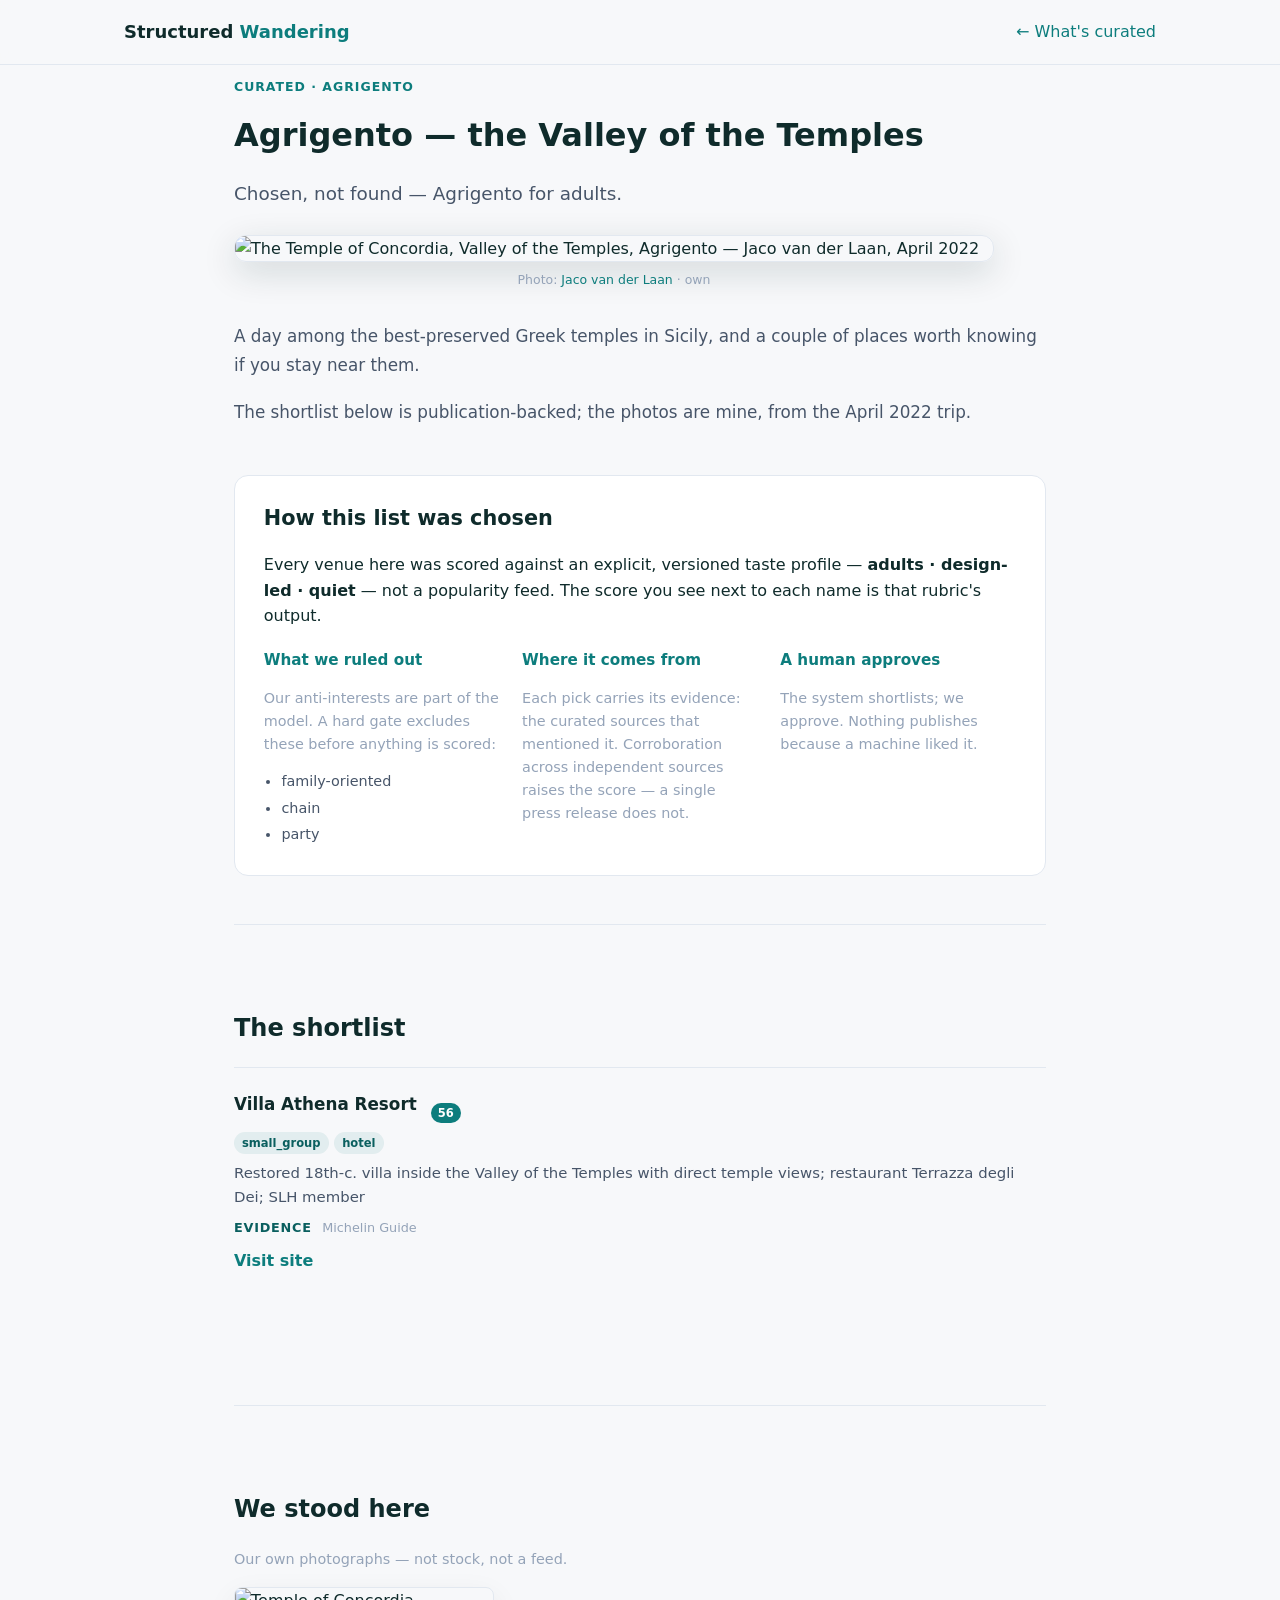
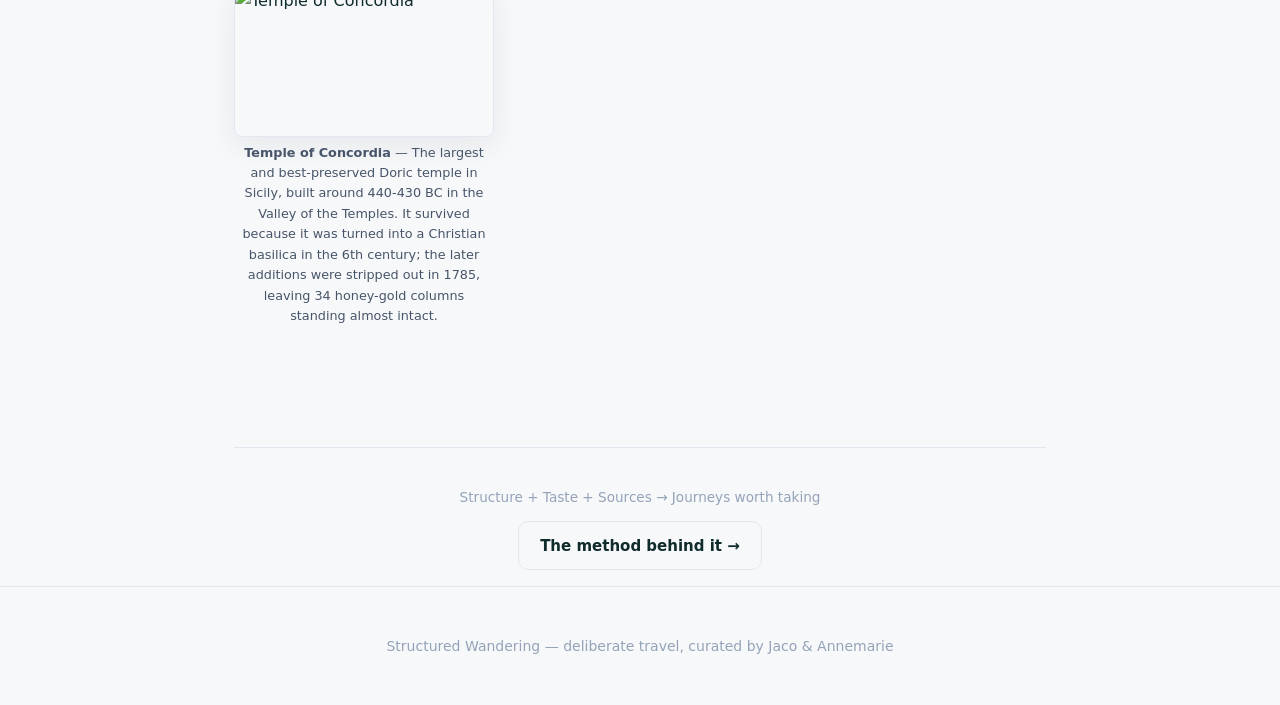
==== agrigento/index.html @ 6912a2d0 "Publish the first curated destinations: Sicily (ADR-085) Four destination pages rendered from the tr" ====
<!doctype html>
<html lang="en">
<head>
<meta charset="utf-8"/>
<meta name="viewport" content="width=device-width, initial-scale=1"/>
<title>Agrigento — the Valley of the Temples — Structured Wandering</title>
<meta name="description" content="Chosen, not found — Agrigento for adults."/>
<meta name="author" content="Jaco van der Laan &amp; Annemarie van der Laan"/>
<link rel="canonical" href="https://structuredwandering.com/agrigento/"/>
<meta property="og:title" content="Agrigento — the Valley of the Temples"/>
<meta property="og:description" content="Chosen, not found — Agrigento for adults."/>
<meta property="og:type" content="article"/>
<meta property="og:url" content="https://structuredwandering.com/agrigento/"/>
<meta property="og:site_name" content="Structured Wandering"/>
<meta property="og:image" content="/photos/agrigento-sicily-2022.jpg"/>
<meta name="twitter:card" content="summary_large_image"/>
<link rel="icon" type="image/svg+xml" href="../assets/favicon.svg"/>
<link rel="stylesheet" href="../assets/site.css"/>
<link rel="stylesheet" href="../assets/curated.css"/>
<script type="application/ld+json">
{
  "@context": "https://schema.org",
  "@type": "Article",
  "headline": "Agrigento — the Valley of the Temples",
  "description": "Chosen, not found — Agrigento for adults.",
  "url": "https://structuredwandering.com/agrigento/",
  "about": {
    "@type": "Place",
    "name": "Agrigento"
  },
  "author": [
    {
      "@type": "Person",
      "name": "Jaco van der Laan"
    },
    {
      "@type": "Person",
      "name": "Annemarie van der Laan"
    }
  ],
  "publisher": {
    "@type": "Organization",
    "name": "Structured Wandering",
    "url": "https://structuredwandering.com"
  },
  "image": "/photos/agrigento-sicily-2022.jpg"
}
</script>
</head>
<body>
<header class="site"><div class="wrap">
  <a class="brand" href="../">Structured&nbsp;<span>Wandering</span></a>
  <a class="back" href="../#curation">← What's curated</a>
</div></header>
<main class="wrap curated">
  <p class="eyebrow">Curated · Agrigento</p>
  <h1>Agrigento — the Valley of the Temples</h1>
  <p class="subtitle">Chosen, not found — Agrigento for adults.</p>
  <figure class="hero-figure"><img src="/photos/agrigento-sicily-2022.jpg" alt="The Temple of Concordia, Valley of the Temples, Agrigento — Jaco van der Laan, April 2022"><figcaption>Photo: <a href="" rel="nofollow noopener">Jaco van der Laan</a> · own</figcaption></figure>
  <div class="intro">
<p>A day among the best-preserved Greek temples in Sicily, and a couple of places worth knowing if you stay near them.</p>
<p>The shortlist below is publication-backed; the photos are mine, from the April 2022 trip.</p>
  </div>
<section class="method">
  <h2>How this list was chosen</h2>
  <p>Every venue here was scored against an explicit, versioned taste profile — <strong>adults · design-led · quiet</strong> — not a popularity feed. The score you see next to each name is that rubric's output.</p>
  <div class="method-cols">
    <div class="method-col">
      <h3>What we ruled out</h3>
      <p class="section-note">Our anti-interests are part of the model. A hard gate excludes these before anything is scored:</p>
      <ul class="excluded"><li>family-oriented</li><li>chain</li><li>party</li></ul>
    </div>
    <div class="method-col">
      <h3>Where it comes from</h3>
      <p class="section-note">Each pick carries its evidence: the curated sources that mentioned it. Corroboration across independent sources raises the score — a single press release does not.</p>
    </div>
    <div class="method-col">
      <h3>A human approves</h3>
      <p class="section-note">The system shortlists; we approve. Nothing publishes because a machine liked it.</p>
    </div>
  </div>
</section>
  <section class="venues">
    <h2>The shortlist</h2>
<article class="venue">
  
  <div class="venue-body">
    <h3>Villa Athena Resort <span class="fit" title="taste-rubric score">56</span></h3>
    <p class="flags"><span class="flag">small_group</span><span class="flag">hotel</span></p>
    <p class="notes">Restored 18th-c. villa inside the Valley of the Temples with direct temple views; restaurant Terrazza degli Dei; SLH member</p>
    <p class="evidence"><span class="evidence-label">Evidence</span> Michelin Guide</p>
    <p class="link-row"><a class="venue-link" href="https://www.hotelvillaathena.it" rel="nofollow noopener" target="_blank">Visit site</a></p>
  </div>
</article>
  </section>
<section class="pois">
  <h2>We stood here</h2>
  <p class="section-note">Our own photographs — not stock, not a feed.</p>
  <div class="poi-grid"><figure class="poi"><img loading="lazy" src="/photos/poi/temple-concordia-agrigento.jpg" alt="Temple of Concordia"><figcaption><strong>Temple of Concordia</strong> — The largest and best-preserved Doric temple in Sicily, built around 440-430 BC in the Valley of the Temples. It survived because it was turned into a Christian basilica in the 6th century; the later additions were stripped out in 1785, leaving 34 honey-gold columns standing almost intact.</figcaption></figure></div>
</section>
  <div class="curated-cta">
    <p class="formula-mini">Structure + Taste + Sources → Journeys worth taking</p>
    <a class="btn btn-ghost" href="https://structurebeatsmagic.com">The method behind it →</a>
  </div>
</main>
<footer><div class="wrap">Structured Wandering — deliberate travel, curated by
  Jaco &amp; Annemarie</div></footer>
</body></html>
---- assets/site.css ----
:root{
    /* structuredwandering palette — SBM-family neutrals + gold, travel-teal accent.
       Sister-site to structurebeatsmagic.com: same structural greys, navy, gold
       payoff and shadow system; the blue accent is retuned to a deep teal
       (sea / horizon / journey) so the travel site reads as its own brand while
       staying visibly in the family. See STYLEGUIDE.md. */
    --bg:#f7f8fa; --surface:#fff; --ink:#0f2b2b; --ink-soft:#475569; --ink-faint:#94a3b8;
    --accent:#0d7d7d; --accent-dk:#0a5f5f; --gold:#b88a1b; --line:#e2e8f0; --navy:#0f2b2b;
    --maxw:1080px; --radius:16px; --shadow:0 10px 30px rgba(15,23,42,.07);
  }
  *{box-sizing:border-box}
  html{scroll-behavior:smooth}
  body{margin:0;font-family:"Inter","Segoe UI",system-ui,-apple-system,sans-serif;color:var(--ink);background:var(--bg);line-height:1.6}
  .wrap{max-width:var(--maxw);margin:0 auto;padding:0 24px}
  a{color:var(--accent);text-decoration:none}
  a:hover{color:var(--accent-dk)}

  header.site{position:sticky;top:0;z-index:10;background:rgba(247,248,250,.85);backdrop-filter:blur(8px);border-bottom:1px solid var(--line)}
  header.site .wrap{display:flex;align-items:center;justify-content:space-between;height:64px;gap:16px}
  .brand{font-weight:700;font-size:18px;color:var(--ink);white-space:nowrap;flex-shrink:0}
  .brand span{color:var(--accent)}
  nav.main{display:flex;align-items:center;flex-wrap:nowrap}
  nav.main > a, .navgroup > .navtop{color:var(--ink-soft);margin-left:22px;font-size:15px;font-weight:500;white-space:nowrap;cursor:pointer;background:none;border:none;font-family:inherit}
  nav.main > a:hover, .navgroup:hover > .navtop{color:var(--ink)}
  .nav-cta{background:var(--accent);color:#fff !important;padding:.5rem .9rem;border-radius:8px;font-weight:600}
  .nav-cta:hover{background:var(--accent-dk)}
  /* dropdown groups (desktop: hover) */
  .navgroup{position:relative;display:inline-block}
  .navgroup > .navtop::after{content:" \25be";color:var(--ink-faint);font-size:11px}
  .navmenu{display:none;position:absolute;top:100%;left:18px;min-width:190px;background:var(--surface);
    border:1px solid var(--line);border-radius:12px;box-shadow:var(--shadow);padding:.5rem 0;z-index:20}
  /* A hover-dropdown is absolutely positioned and can overhang the sibling links
     to its right (e.g. "Writing"), stealing their first click. The dropdown only
     needs to sit under its OWN group, so cap its width to the group and let it
     grow leftward — never rightward over a sibling. */
  .navmenu{left:0;right:auto;min-width:0;width:max-content;max-width:240px}
  .navgroup:hover .navmenu{display:block}
  .navmenu a{display:block;margin:0;padding:.6rem 1.1rem;font-size:14.5px;color:var(--ink-soft);white-space:nowrap}
  .navmenu a:hover{color:var(--accent);background:var(--bg)}
  /* hamburger (CSS-only, checkbox toggle — no JS) */
  .nav-toggle{display:none}
  .burger{display:none;cursor:pointer;padding:8px;border-radius:8px;border:1px solid var(--line);background:var(--surface);flex-shrink:0}
  .burger span{display:block;width:22px;height:2px;background:var(--ink);border-radius:2px;margin:4px 0;transition:.2s}
  /* 5 grouped top items; collapse to hamburger on tablet/mobile */
  @media(max-width:860px){
    .burger{display:block}
    nav.main{position:fixed;top:64px;left:0;right:0;background:var(--surface);
      border-bottom:1px solid var(--line);flex-direction:column;align-items:stretch;
      padding:.5rem 0;box-shadow:var(--shadow);display:none;
      /* the drawer expands every dropdown inline, so the item list can exceed the
         viewport height. Cap it to the space below the 64px header and let it
         scroll — otherwise the last entries (Writing + the enterprise CTA) fall
         off the bottom of the screen with no way to reach them on a phone. */
      max-height:calc(100vh - 64px);overflow-y:auto;-webkit-overflow-scrolling:touch}
    nav.main > a, .navgroup > .navtop{margin:0;padding:.9rem 24px;font-size:16px;border-bottom:1px solid var(--line);display:block;width:100%;text-align:left}
    /* in the drawer, dropdowns just expand inline */
    .navgroup{display:block}
    .navgroup > .navtop::after{display:none}
    .navmenu{display:block;position:static;border:none;box-shadow:none;border-radius:0;padding:0;min-width:0;background:transparent}
    .navmenu a{padding:.7rem 24px .7rem 40px;font-size:15px;border-bottom:1px solid var(--line);color:var(--ink-soft)}
    .nav-cta{margin:.6rem 24px;text-align:center;border-radius:8px}
    .nav-toggle:checked ~ nav.main{display:flex}
    .nav-toggle:checked ~ .burger span:nth-child(1){transform:translateY(6px) rotate(45deg)}
    .nav-toggle:checked ~ .burger span:nth-child(2){opacity:0}
    .nav-toggle:checked ~ .burger span:nth-child(3){transform:translateY(-6px) rotate(-45deg)}
  }

  .hero{padding:6rem 0 4rem;text-align:center}
  .hero .eyebrow{font-size:13px;font-weight:600;letter-spacing:.14em;text-transform:uppercase;color:var(--accent)}
  .eb-break{display:none} /* eyebrow line-breaks: hidden on desktop (one line), shown on mobile */
  .hero h1{font-size:clamp(2.2rem,5vw,3.6rem);line-height:1.08;letter-spacing:-.02em;margin:1rem auto;max-width:14ch}
  .hero .lede{font-size:1.25rem;color:var(--ink-soft);max-width:46ch;margin:0 auto 2rem}
  .formula{display:inline-block;background:var(--surface);color:var(--ink);border:1px solid var(--line);padding:1rem 1.5rem;border-radius:var(--radius);font-size:1.05rem;font-weight:600;letter-spacing:.01em;box-shadow:var(--shadow)}
  .formula .op{color:var(--ink-faint);margin:0 .3rem}
  .formula .arrow{color:var(--gold);margin:0 .4rem}
  .formula .result{color:var(--gold)}
  .cta-row{margin-top:2.2rem;display:flex;gap:.8rem;justify-content:center;flex-wrap:wrap}
  .hero h1{text-wrap:balance}
  /* Mobile hero: the title wrapped to too many ragged lines and the formula pill
     spanned edge-to-edge, reading like a nav bar. Tighten both. */
  @media(max-width:600px){
    .hero{padding:2.5rem 1rem 2.5rem}
    /* eyebrow: the wide letter-spacing + uppercase ran into the screen edge and
       broke awkwardly. Tighten spacing + force 3 clean lines via .eb-break. */
    .hero .eyebrow{font-size:11px;letter-spacing:.08em;max-width:30ch;margin:0 auto;line-height:1.5}
    .eb-break{display:inline}
    .hero h1{font-size:1.9rem;line-height:1.15;max-width:18ch}
    .hero .lede{font-size:1.08rem;max-width:34ch}
    /* Formula is a light card everywhere (see base rule); on phones just shrink
       it so it fits and the operators wrap cleanly. */
    .formula{box-shadow:none;font-size:.9rem;padding:.75rem 1rem;line-height:1.9;max-width:100%}
    .formula .op{margin:0 .15rem}
    .formula .arrow{color:var(--gold);margin:0 .25rem}
    .formula .result{color:var(--gold)}
  }
  .btn{padding:.7rem 1.3rem;border-radius:10px;font-weight:600;font-size:15px;display:inline-block}
  .btn-primary{background:var(--accent);color:#fff}
  .btn-primary:hover{background:var(--accent-dk)}
  .btn-ghost{color:var(--ink);border:1.5px solid var(--line)}
  .btn-ghost:hover{border-color:var(--accent);color:var(--accent)}

  /* scroll-margin-top offsets the 64px sticky header so an anchor jump (#writing,
     #principles, …) lands with the section title in view, not hidden behind it. */
  section{padding:4rem 0;border-top:1px solid var(--line);scroll-margin-top:80px}
  .section-eyebrow{font-size:13px;font-weight:600;letter-spacing:.14em;text-transform:uppercase;color:var(--accent);text-align:center}
  h2.section-title{font-size:clamp(1.6rem,3.5vw,2.3rem);text-align:center;letter-spacing:-.01em;margin:.6rem auto 1rem;max-width:20ch}
  .section-lede{text-align:center;color:var(--ink-soft);max-width:54ch;margin:0 auto 3rem;font-size:1.08rem}

  /* 6 principle cards -> a clean 3x2 grid on desktop (was auto-fit 4+2, which
     left a gap). Falls back to 2 cols on tablet, 1 on mobile. */
  .principles{display:grid;grid-template-columns:repeat(3,1fr);gap:1.2rem}
  @media(max-width:820px){.principles{grid-template-columns:repeat(2,1fr)}}
  @media(max-width:520px){.principles{grid-template-columns:1fr}}
  .card{background:var(--surface);border:1px solid var(--line);border-radius:var(--radius);padding:1.6rem;box-shadow:var(--shadow)}
  .card .k{font-size:13px;font-weight:700;letter-spacing:.1em;text-transform:uppercase;color:var(--accent)}
  .card h3{margin:.5rem 0 .4rem;font-size:1.15rem}
  .card p{margin:0;color:var(--ink-soft);font-size:.97rem}

  .two{display:grid;grid-template-columns:1fr 1fr;gap:1.5rem}
  @media(max-width:760px){.two{grid-template-columns:1fr}}
  .impl{background:var(--surface);border:1px solid var(--line);border-radius:var(--radius);padding:2rem;box-shadow:var(--shadow)}
  .impl .tag{font-size:12px;font-weight:700;letter-spacing:.1em;text-transform:uppercase;color:var(--ink-faint)}
  .impl h3{margin:.4rem 0 .8rem;font-size:1.35rem}
  .impl ul{margin:.8rem 0 0;padding-left:1.1rem;color:var(--ink-soft)}
  .impl li{margin:.45rem 0}
  .impl .proof{margin-top:1rem;font-size:.9rem;color:var(--ink-faint);font-style:italic}

  .bankers{background:var(--navy);color:#e6f0ee;border-radius:var(--radius);padding:2.2rem;margin-top:1.5rem}
  .bankers h3{color:#fff;margin:.2rem 0 1rem;font-size:1.3rem}
  .bankers .bb{display:grid;grid-template-columns:1fr 1fr;gap:1.5rem}
  @media(max-width:760px){.bankers .bb{grid-template-columns:1fr}}
  .bankers .col .h{font-weight:700;color:var(--gold);font-size:.85rem;letter-spacing:.1em;text-transform:uppercase;margin-bottom:.5rem}
  .bankers p{color:#bcd6d3;margin:.3rem 0;font-size:.97rem}
  .bankers .punch{margin-top:1.4rem;font-size:1.05rem;color:#fff;border-top:1px solid #243349;padding-top:1.2rem}

  /* 4 sample cards -> a clean 2x2 grid on desktop (was auto-fit 3+1, which left a
     gap). Single column on mobile. */
  .samples{display:grid;grid-template-columns:repeat(2,1fr);gap:1.2rem}
  @media(max-width:640px){.samples{grid-template-columns:1fr}}
  .sample{background:var(--surface);border:1px solid var(--line);border-radius:var(--radius);padding:1.6rem;box-shadow:var(--shadow)}
  .sample .badge{font-size:11px;font-weight:700;letter-spacing:.08em;text-transform:uppercase;color:var(--gold)}
  .sample h3{margin:.4rem 0 .5rem;font-size:1.15rem}
  .sample p{color:var(--ink-soft);font-size:.95rem;margin:0 0 .8rem}

  .enterprise{background:linear-gradient(135deg,#0f2b2b,#1e293b);color:#fff;border-radius:var(--radius);padding:3rem 2.5rem;text-align:center;box-shadow:var(--shadow)}
  .enterprise h2{font-size:clamp(1.6rem,3vw,2.2rem);margin:.3rem auto 1rem;max-width:22ch}
  .enterprise p{color:#bcd6d3;max-width:50ch;margin:0 auto 1.8rem;font-size:1.08rem}
  .enterprise .btn-gold{background:var(--gold);color:#1a1505}
  .enterprise .btn-gold:hover{background:#a87d18}

  footer{padding:3rem 0;border-top:1px solid var(--line);text-align:center;color:var(--ink-faint);font-size:14px}
  footer .formula-mini{color:var(--ink-soft);font-weight:600;margin-bottom:.6rem}

  /* figures / images */
  figure{margin:2.5rem 0 0}
  figure.bleed{margin:2.5rem auto 0;max-width:920px}
  figure img{width:100%;height:auto;display:block;border-radius:var(--radius);box-shadow:var(--shadow);border:1px solid var(--line)}
  figure figcaption{text-align:center;color:var(--ink-faint);font-size:.85rem;margin-top:.7rem}
  .hero-figure{margin:2.5rem auto 0;max-width:760px}
  .hero-figure img{width:100%;height:auto;border-radius:var(--radius);box-shadow:var(--shadow)}

  /* inline pipeline diagram */
  .pipe{display:flex;align-items:stretch;gap:0;justify-content:center;flex-wrap:wrap;margin:2.5rem 0 0}
  .pipe .stage{flex:1;min-width:200px;background:var(--surface);border:1px solid var(--line);border-radius:var(--radius);padding:1.4rem;text-align:center;box-shadow:var(--shadow)}
  .pipe .stage .n{font-size:11px;font-weight:700;letter-spacing:.12em;text-transform:uppercase;color:var(--ink-faint)}
  .pipe .stage h4{margin:.4rem 0 .3rem;font-size:1.05rem;color:var(--accent)}
  .pipe .stage p{margin:0;font-size:.88rem;color:var(--ink-soft)}
  .pipe .arrow{display:flex;align-items:center;color:var(--gold);font-size:1.6rem;font-weight:700;padding:0 .6rem}
  @media(max-width:680px){.pipe{flex-direction:column}.pipe .arrow{transform:rotate(90deg);padding:.3rem 0}}
  .pipe .scales{flex-basis:100%;text-align:center;color:var(--ink-faint);font-size:.85rem;margin-top:1rem}

  /* who it's for / not for */
  .fit{display:grid;grid-template-columns:1fr 1fr;gap:1.5rem;margin-top:1rem}
  @media(max-width:680px){.fit{grid-template-columns:1fr}}
  .fit .col{background:var(--surface);border:1px solid var(--line);border-radius:var(--radius);padding:1.8rem;box-shadow:var(--shadow)}
  .fit .col.yes{border-top:3px solid var(--accent)}
  .fit .col.no{border-top:3px solid var(--ink-faint)}
  .fit .col h3{margin:0 0 .8rem;font-size:1.1rem}
  .fit .col ul{margin:0;padding-left:1.1rem;color:var(--ink-soft)}
  .fit .col li{margin:.5rem 0}

  /* writing / articles */
  .posts{display:grid;grid-template-columns:repeat(auto-fit,minmax(280px,1fr));gap:1.2rem}
  .post{display:block;background:var(--surface);border:1px solid var(--line);border-radius:var(--radius);
    padding:1.6rem;box-shadow:var(--shadow);color:inherit;transition:transform .15s,border-color .15s}
  .post:hover{transform:translateY(-2px);border-color:var(--accent);color:inherit}
  .post .post-face{font-size:11px;font-weight:700;letter-spacing:.08em;text-transform:uppercase;color:var(--gold)}
  .post h3{margin:.5rem 0 .5rem;font-size:1.2rem;line-height:1.25;color:var(--ink)}
  .post p{margin:0;color:var(--ink-soft);font-size:.95rem;font-style:italic}

  /* why next-level */
  .nl-grid{display:grid;grid-template-columns:repeat(auto-fit,minmax(240px,1fr));gap:1.2rem}
  .nl-card{background:var(--surface);border:1px solid var(--line);border-radius:var(--radius);padding:1.6rem;box-shadow:var(--shadow)}
  .nl-card.nl-accent{border:1.5px solid var(--accent)}
  .nl-k{font-size:13px;font-weight:700;letter-spacing:.06em;text-transform:uppercase;color:var(--accent);margin-bottom:.5rem}
  .nl-card p{margin:0;color:var(--ink-soft);font-size:.97rem}
  .nl-foot{max-width:60ch;margin:2.2rem auto 0;text-align:center;color:var(--ink-soft);font-size:1.05rem}

  /* influences */
  .infl{display:grid;grid-template-columns:repeat(auto-fit,minmax(210px,1fr));gap:1rem}
  .book{background:var(--surface);border:1px solid var(--line);border-radius:12px;padding:1.2rem 1.3rem;box-shadow:var(--shadow)}
  .book .t{font-weight:700;font-size:1rem;color:var(--ink)}
  .book .a{font-size:.85rem;color:var(--ink-faint);margin:.15rem 0 .5rem}
  .book .why{font-size:.9rem;color:var(--ink-soft);margin:0}
  .infl-note{text-align:center;color:var(--ink-faint);font-size:.9rem;margin-top:1.8rem}

  /* the stack */
  .stack-grid{display:grid;grid-template-columns:repeat(auto-fit,minmax(220px,1fr));gap:1.1rem}
  .tool{background:var(--surface);border:1px solid var(--line);border-radius:12px;padding:1.4rem;box-shadow:var(--shadow)}
  .tool .tn{font-weight:700;font-size:1.02rem;color:var(--ink)}
  .tool .tr{font-size:11px;font-weight:700;letter-spacing:.06em;text-transform:uppercase;color:var(--accent);margin:.2rem 0 .5rem}
  .tool p{margin:0;color:var(--ink-soft);font-size:.92rem}
  .stack-note{text-align:center;color:var(--ink-soft);max-width:58ch;margin:2rem auto 0;font-size:1rem}

  /* interaction flow */
  .flow{display:grid;grid-template-columns:1fr auto 1fr auto 1fr;gap:.6rem;align-items:center;margin-top:2.5rem}
  @media(max-width:760px){.flow{grid-template-columns:1fr;gap:1rem}.flow .fa{transform:rotate(90deg)}}
  .flow .fcol{background:var(--surface);border:1px solid var(--line);border-radius:var(--radius);padding:1.3rem;box-shadow:var(--shadow);align-self:stretch}
  .flow .fcol .fh{font-size:12px;font-weight:700;letter-spacing:.08em;text-transform:uppercase;color:var(--accent);margin-bottom:.6rem}
  .flow .fcol ul{margin:0;padding-left:1.05rem;color:var(--ink-soft);font-size:.92rem}
  .flow .fcol li{margin:.3rem 0}
  .flow .fa{color:var(--gold);font-size:1.6rem;font-weight:700;text-align:center}

  /* building blocks (sovereignty) */
  .blocks{display:grid;grid-template-columns:repeat(auto-fit,minmax(230px,1fr));gap:1.1rem}
  .block{background:var(--surface);border:1px solid var(--line);border-radius:var(--radius);padding:1.5rem;box-shadow:var(--shadow);border-left:3px solid var(--accent)}
  .block .bk{font-size:12px;font-weight:700;letter-spacing:.08em;text-transform:uppercase;color:var(--accent);margin-bottom:.4rem}
  .block h3{margin:0 0 .5rem;font-size:1.1rem}
  .block p{margin:0;color:var(--ink-soft);font-size:.93rem}
  .block .eu{display:inline-block;margin-top:.6rem;font-size:11px;font-weight:700;color:var(--gold);letter-spacing:.05em}
  .sov-lede strong{color:var(--ink)}

  /* personal domains (icon cards) */
  .domains{display:grid;grid-template-columns:repeat(auto-fit,minmax(180px,1fr));gap:1.1rem}
  .domain{background:var(--surface);border:1px solid var(--line);border-radius:var(--radius);padding:1.6rem;box-shadow:var(--shadow);text-align:center;transition:transform .15s,border-color .15s}
  .domain:hover{transform:translateY(-3px);border-color:var(--accent)}
  .domain .ic{width:46px;height:46px;margin:0 auto .9rem;display:block;color:var(--accent)}
  .domain h3{margin:0 0 .4rem;font-size:1.08rem}
  .domain p{margin:0;color:var(--ink-soft);font-size:.9rem}
  .domain .fav{display:block;margin-top:.7rem;font-size:11px;font-weight:700;text-transform:uppercase;letter-spacing:.06em;color:var(--gold)}

  /* system components */
  .comp-hero{background:var(--navy);color:#e6f0ee;border-radius:var(--radius);padding:2.4rem;margin-bottom:1.5rem;text-align:center;box-shadow:var(--shadow)}
  .comp-hero .ce{font-size:12px;font-weight:700;letter-spacing:.1em;text-transform:uppercase;color:var(--gold);margin-bottom:.5rem}
  .comp-hero h3{color:#fff;font-size:1.4rem;margin:.2rem 0 .8rem}
  .comp-hero p{color:#bcd6d3;max-width:54ch;margin:0 auto;font-size:1rem}
  .cascade{display:flex;justify-content:center;align-items:center;flex-wrap:wrap;gap:.5rem;margin:1.4rem 0 0}
  .cascade span{background:#123a3a;color:#cfe8e6;border-radius:8px;padding:.4rem .8rem;font-size:.8rem;font-weight:600}
  .cascade i{color:var(--gold);font-style:normal;font-weight:700}
  .sources-grid{display:grid;grid-template-columns:repeat(auto-fit,minmax(200px,1fr));gap:1rem}
  .src{background:var(--surface);border:1px solid var(--line);border-radius:12px;padding:1.3rem;box-shadow:var(--shadow)}
  .src .sh{font-weight:700;font-size:1rem;color:var(--ink)}
  .src p{margin:.35rem 0 0;color:var(--ink-soft);font-size:.9rem}
  .intent{background:var(--surface);border:1px solid var(--line);border-left:3px solid var(--gold);border-radius:var(--radius);padding:1.8rem;margin-top:1.5rem;box-shadow:var(--shadow)}
  .intent .ik{font-size:12px;font-weight:700;letter-spacing:.08em;text-transform:uppercase;color:var(--gold);margin-bottom:.4rem}
  .intent h3{margin:0 0 .6rem;font-size:1.25rem}
  .intent p{margin:0;color:var(--ink-soft)}

  /* validation loop */
  .loop2{display:grid;grid-template-columns:repeat(auto-fit,minmax(190px,1fr));gap:1rem;margin-top:1rem}
  .lp{background:var(--surface);border:1px solid var(--line);border-radius:12px;padding:1.4rem;box-shadow:var(--shadow);position:relative}
  .lp .ln{font-size:13px;font-weight:800;color:var(--gold)}
  .lp h4{margin:.3rem 0 .4rem;font-size:1.02rem}
  .lp p{margin:0;color:var(--ink-soft);font-size:.9rem}
  .loop-note{text-align:center;max-width:58ch;margin:2rem auto 0;color:var(--ink-soft);font-size:1.02rem}
  .loop-note strong{color:var(--ink)}

  /* applications grid (compact) */
  .apps{display:grid;grid-template-columns:repeat(auto-fit,minmax(220px,1fr));gap:.9rem}
  .app{background:var(--surface);border:1px solid var(--line);border-radius:10px;padding:1rem 1.2rem;box-shadow:var(--shadow)}
  .app .an{font-weight:700;font-size:.95rem;color:var(--ink)}
  .app p{margin:.2rem 0 0;color:var(--ink-soft);font-size:.85rem}

  /* own-your-data callout */
  .own{background:linear-gradient(135deg,#0f2b2b,#123a3a);color:#fff;border-radius:var(--radius);padding:2.4rem;text-align:center;box-shadow:var(--shadow);margin-top:1.5rem}
  .own h3{color:#fff;font-size:1.4rem;margin:.2rem 0 .8rem}
  .own p{color:#bcd6d3;max-width:56ch;margin:0 auto;font-size:1.02rem}
  .own .tag2{display:inline-block;margin-top:1rem;color:var(--gold);font-weight:700;font-size:.9rem}

  /* exchange / sharing */
  .exch{display:grid;grid-template-columns:1fr auto 1fr;gap:1rem;align-items:stretch;margin-top:1rem}
  @media(max-width:680px){.exch{grid-template-columns:1fr}.exch .ea{transform:rotate(90deg)}}
  .ecol{background:var(--surface);border:1px solid var(--line);border-radius:var(--radius);padding:1.6rem;box-shadow:var(--shadow)}
  .ecol.inb{border-top:3px solid var(--accent)}
  .ecol.outb{border-top:3px solid var(--gold)}
  .ecol .eh{font-size:12px;font-weight:700;letter-spacing:.08em;text-transform:uppercase;margin-bottom:.5rem}
  .ecol.inb .eh{color:var(--accent)} .ecol.outb .eh{color:var(--gold)}
  .ecol h3{margin:0 0 .5rem;font-size:1.15rem}
  .ecol p{margin:0 0 .6rem;color:var(--ink-soft);font-size:.93rem}
  .ecol ul{margin:0;padding-left:1.05rem;color:var(--ink-soft);font-size:.9rem}
  .ecol li{margin:.3rem 0}
  .ea{display:flex;align-items:center;justify-content:center;color:var(--ink-faint);font-size:1.5rem;font-weight:700}
  .share-note{text-align:center;max-width:60ch;margin:1.8rem auto 0;color:var(--ink-soft);font-size:1rem}

  /* play / lego */
  .play{display:grid;grid-template-columns:1fr 1fr;gap:1.5rem;align-items:center}
  @media(max-width:760px){.play{grid-template-columns:1fr}}
  .play .pt h3{font-size:1.5rem;margin:0 0 .8rem;letter-spacing:-.01em}
  .play .pt p{color:var(--ink-soft);margin:0 0 1rem}
  .play .pt .em{color:var(--ink);font-weight:600}
  .bricks{display:flex;flex-wrap:wrap;gap:.5rem;justify-content:center;padding:1.5rem;background:var(--surface);border:1px solid var(--line);border-radius:var(--radius);box-shadow:var(--shadow)}
  .brick{padding:.55rem .9rem;border-radius:8px;font-size:.82rem;font-weight:700;color:#fff}
  .b1{background:#0d7d7d}.b2{background:#b88a1b}.b3{background:#0f2b2b}.b4{background:#2ea3a3}.b5{background:#0a5f5f}.b6{background:#475569}
  .play-flow{text-align:center;margin-top:2rem;color:var(--ink-soft);font-size:1.05rem}
  .play-flow strong{color:var(--ink)}

  /* intelligence systems */
  .intel{display:grid;grid-template-columns:repeat(auto-fit,minmax(250px,1fr));gap:1.1rem}
  .isys{background:var(--surface);border:1px solid var(--line);border-radius:var(--radius);padding:1.5rem;box-shadow:var(--shadow);border-top:3px solid var(--accent)}
  .isys .it{font-weight:700;font-size:1.08rem;color:var(--ink)}
  .isys .ist{font-size:11px;font-weight:700;letter-spacing:.06em;text-transform:uppercase;margin:.3rem 0 .5rem}
  .isys p{margin:0;color:var(--ink-soft);font-size:.92rem}
  .st-built{color:#15803d}.st-progress{color:var(--accent)}.st-vision{color:var(--ink-faint)}
  .intel-note{text-align:center;max-width:60ch;margin:2rem auto 0;color:var(--ink-soft);font-size:1rem}
  .intel-note strong{color:var(--ink)}

/* vault structure section */
.vault{display:grid;grid-template-columns:1fr 1fr;gap:1.5rem;margin-top:1rem}
@media(max-width:760px){.vault{grid-template-columns:1fr}}
.vcard{background:var(--surface);border:1px solid var(--line);border-radius:var(--radius);padding:1.7rem;box-shadow:var(--shadow)}
.vcard .vk{font-size:12px;font-weight:700;letter-spacing:.08em;text-transform:uppercase;color:var(--accent);margin-bottom:.5rem}
.vcard h3{margin:0 0 .6rem;font-size:1.2rem}
.vcard p{margin:0 0 .7rem;color:var(--ink-soft);font-size:.95rem}
.vtree{font-family:ui-monospace,"Cascadia Code",Consolas,monospace;font-size:.82rem;line-height:1.6;background:#0f2b2b;color:#cfe8e6;border-radius:10px;padding:1.1rem 1.3rem;overflow-x:auto;margin:.3rem 0 0}
.vtree .c{color:var(--gold)}
.vtree .m{color:#7f9cb8}
.dr{display:grid;grid-template-columns:repeat(auto-fit,minmax(150px,1fr));gap:.8rem;margin-top:.8rem}
.drx{background:var(--bg);border:1px solid var(--line);border-radius:10px;padding:.9rem 1rem}
.drx .drk{font-weight:800;color:var(--accent);font-size:.95rem}
.drx p{margin:.2rem 0 0;font-size:.82rem;color:var(--ink-soft)}

/* obsidian / frontmatter / dataview */
.fm-demo{display:grid;grid-template-columns:1fr 1fr;gap:1.2rem;margin-top:1rem;align-items:start}
@media(max-width:760px){.fm-demo{grid-template-columns:1fr}}
.code{font-family:ui-monospace,"Cascadia Code",Consolas,monospace;font-size:.82rem;line-height:1.55;background:#0f2b2b;color:#cfe8e6;border-radius:10px;padding:1.1rem 1.3rem;overflow-x:auto}
.code .key{color:#8fb3d9}.code .val{color:#cfe8e6}.code .hl{color:var(--gold)}.code .cm{color:#6b86a3}
.code .tag2{color:#7dd3a8}

/* working environment */
.env-grid{display:grid;grid-template-columns:repeat(auto-fit,minmax(230px,1fr));gap:1.1rem}
.env{background:var(--surface);border:1px solid var(--line);border-radius:var(--radius);padding:1.5rem;box-shadow:var(--shadow)}
.env .ek{font-size:12px;font-weight:700;letter-spacing:.07em;text-transform:uppercase;color:var(--accent);margin-bottom:.4rem}
.env h3{margin:0 0 .5rem;font-size:1.1rem}
.env p{margin:0;color:var(--ink-soft);font-size:.92rem}
.access{display:flex;align-items:center;justify-content:center;flex-wrap:wrap;gap:.5rem;margin-top:1.4rem}
.access .node{background:var(--surface);border:1px solid var(--line);border-radius:10px;padding:.7rem 1rem;font-size:.85rem;font-weight:600;box-shadow:var(--shadow)}
.access .node.core{background:var(--navy);color:#fff;border-color:var(--navy)}
.access .ax{color:var(--gold);font-weight:700}

/* curated sources + personas */
.csrc{display:grid;grid-template-columns:repeat(auto-fit,minmax(200px,1fr));gap:1rem;margin-top:1rem}
.csrc .c{background:var(--surface);border:1px solid var(--line);border-radius:12px;padding:1.2rem;box-shadow:var(--shadow)}
.csrc .c .ch{font-weight:700;font-size:.97rem;color:var(--ink)}
.csrc .c p{margin:.25rem 0 0;font-size:.88rem;color:var(--ink-soft)}
.persona-arch{display:grid;grid-template-columns:1fr 1fr;gap:1.2rem;margin-top:1rem}
@media(max-width:680px){.persona-arch{grid-template-columns:1fr}}
.parch{border-radius:var(--radius);padding:1.5rem;box-shadow:var(--shadow)}
.parch.eng{background:var(--surface);border:1px solid var(--line)}
.parch.per{background:#0f2b2b;color:#e6f0ee;border:1px solid #123a3a}
.parch h4{margin:0 0 .6rem;font-size:.85rem;letter-spacing:.08em;text-transform:uppercase}
.parch.eng h4{color:var(--accent)} .parch.per h4{color:var(--gold)}
.parch ul{margin:0;padding-left:1.1rem;font-size:.92rem}
.parch.eng ul{color:var(--ink-soft)} .parch.per ul{color:#bcd6d3}
.parch li{margin:.3rem 0}

/* metadata / DAM explainer */
.meta-ex{display:grid;grid-template-columns:1fr 1fr;gap:1.2rem;margin-top:1rem}
@media(max-width:680px){.meta-ex{grid-template-columns:1fr}}
.mx{background:var(--surface);border:1px solid var(--line);border-radius:var(--radius);padding:1.6rem;box-shadow:var(--shadow)}
.mx .mk{font-size:12px;font-weight:700;letter-spacing:.07em;text-transform:uppercase;color:var(--accent);margin-bottom:.4rem}
.mx h3{margin:0 0 .5rem;font-size:1.15rem}
.mx p{margin:0;color:var(--ink-soft);font-size:.93rem}
.mfig{margin:1.5rem 0 0}
.mfig img{width:100%;height:auto;border-radius:12px;border:1px solid var(--line);box-shadow:var(--shadow)}
.mfig figcaption{font-size:.82rem;color:var(--ink-faint);margin-top:.6rem;text-align:center}

/* in-page table of contents */
.toc{background:var(--surface);border:1px solid var(--line);border-radius:var(--radius);padding:1.6rem 1.8rem;box-shadow:var(--shadow);margin:0 auto 1rem;max-width:var(--maxw)}
.toc-grid{display:grid;grid-template-columns:repeat(auto-fit,minmax(200px,1fr));gap:1.2rem}
.toc-group .tg{font-size:11px;font-weight:700;letter-spacing:.08em;text-transform:uppercase;color:var(--gold);margin-bottom:.5rem}
.toc-group a{display:block;color:var(--ink-soft);font-size:.92rem;padding:.2rem 0;text-decoration:none}
.toc-group a:hover{color:var(--accent)}
.toc-title{font-size:12px;font-weight:700;letter-spacing:.1em;text-transform:uppercase;color:var(--accent);margin-bottom:1rem;text-align:center}

.hero-proof{max-width:54ch;margin:1.4rem auto 0;color:var(--ink-soft);font-size:1.02rem;font-weight:500}

/* capture types */
.captures{display:grid;grid-template-columns:repeat(auto-fit,minmax(220px,1fr));gap:1rem;margin-top:1rem}
.cap{background:var(--surface);border:1px solid var(--line);border-radius:12px;padding:1.3rem;box-shadow:var(--shadow)}
.cap .cgrp{font-size:11px;font-weight:700;letter-spacing:.07em;text-transform:uppercase;color:var(--gold);margin-bottom:.6rem}
.cap .row{display:flex;gap:.5rem;margin:.35rem 0;font-size:.9rem}
.cap .row code{font-family:ui-monospace,Consolas,monospace;color:var(--accent);font-size:.82rem;flex:0 0 92px}
.cap .row span{color:var(--ink-soft)}
.cap-naming{font-family:ui-monospace,Consolas,monospace;font-size:.9rem;background:#0f2b2b;color:#cfe8e6;border-radius:8px;padding:.6rem .9rem;display:inline-block;margin:.3rem 0}
.cap-naming b{color:var(--gold)}

/* about / personal strip */
.about{display:grid;grid-template-columns:1.3fr 1fr;gap:2rem;align-items:center}
@media(max-width:760px){.about{grid-template-columns:1fr}}
.about .about-photos{display:grid;grid-template-columns:1fr 1fr;gap:.8rem}
.about .about-photos img{width:100%;height:170px;object-fit:cover;border-radius:12px;box-shadow:var(--shadow);border:1px solid var(--line)}
.about .about-photos img.tall{grid-row:span 2;height:100%}
.about h2{font-size:clamp(1.5rem,3vw,2rem);margin:0 0 .8rem;letter-spacing:-.01em}
.about p{color:var(--ink-soft);margin:0 0 1rem}
.about .sig{font-weight:700;color:var(--ink)}

/* --- Book library index (ADR-068 references-layer) --- */
.lib-section{margin:2.5rem 0}
.lib-section h2{font-size:1.25rem;margin:0 0 1rem;border-bottom:1px solid var(--line);padding-bottom:.4rem}
.lib-section h2 .muted{font-weight:400;font-size:.9rem;color:var(--ink-faint)}
.lib-grid{display:grid;grid-template-columns:repeat(auto-fill,minmax(280px,1fr));gap:1rem}
.lib-card{display:flex;gap:.9rem;align-items:flex-start;background:var(--surface);
  border:1px solid var(--line);border-radius:12px;padding:.85rem 1rem;box-shadow:var(--shadow);color:var(--ink)}
.lib-card:hover{color:var(--ink);border-color:var(--accent)}
.lib-thumb{flex:0 0 auto;width:56px;margin:0;border-radius:4px;overflow:hidden;
  box-shadow:0 1px 4px rgba(0,0,0,.18);background:var(--line)}
.lib-thumb img{display:block;width:56px;height:auto;object-fit:cover}
.lib-thumb--none{width:56px;height:74px;border-radius:4px;
  background:repeating-linear-gradient(135deg,var(--line),var(--line) 6px,transparent 6px,transparent 12px)}
.lib-card-body{min-width:0;flex:1 1 auto}
.lib-card h3{font-size:1rem;margin:0 0 .35rem;line-height:1.3}
.lib-card .muted{font-size:.82rem;color:var(--ink-faint);margin:0}
.lib-card .book-rating{color:var(--gold);letter-spacing:1px;font-size:.85rem}
---- assets/curated.css ----
/* Curated destination pages (ADR-085) — the showcase of the curation engine.
   Uses Structured Wandering's own palette vars from site.css. */

.curated { max-width: 860px; }
.curated .eyebrow { color: var(--accent); font-weight: 600; letter-spacing: .08em;
  text-transform: uppercase; font-size: .78rem; }
.curated h1 { margin: .3rem 0 .6rem; }
.curated .subtitle { font-size: 1.15rem; color: var(--ink-soft); margin-bottom: 1.6rem; }
.curated .intro { font-size: 1.05rem; line-height: 1.75; color: var(--ink-soft); }
.curated .section-note { color: var(--ink-faint); font-size: .9rem; }

/* hero */
.curated .hero-figure { margin: 1.6rem 0 2rem; }
.curated .hero-figure img { width: 100%; height: auto; border-radius: 12px;
  box-shadow: 0 10px 34px rgba(15,43,43,.16); display: block; }
.curated figcaption { font-size: .78rem; color: var(--ink-faint); margin-top: .5rem; }

/* the method block — this is the differentiator: show the system */
.method { margin: 3rem 0; padding: 1.6rem 1.8rem; background: var(--surface);
  border: 1px solid var(--line, #e2e8f0); border-radius: 14px; }
.method h2 { margin-top: 0; font-size: 1.3rem; }
.method-cols { display: grid; grid-template-columns: repeat(auto-fit, minmax(210px, 1fr));
  gap: 1.4rem; margin-top: 1.2rem; }
.method-col h3 { font-size: .95rem; margin: 0 0 .4rem; color: var(--accent); }
.excluded { margin: .4rem 0 0; padding-left: 1.1rem; color: var(--ink-soft); font-size: .9rem; }
.excluded li { margin-bottom: .2rem; }

/* venues — the shortlist */
.venues { margin: 3rem 0; }
.venue { display: flex; gap: 1.2rem; align-items: flex-start; padding: 1.2rem 0;
  border-top: 1px solid var(--line, #e2e8f0); }
.venue-img { flex: 0 0 auto; width: 150px; margin: 0; }
.venue-img img { width: 150px; height: auto; border-radius: 8px; display: block; }
.venue-body { flex: 1 1 auto; min-width: 0; }
.venue-body h3 { margin: 0 0 .35rem; font-size: 1.05rem; }
.fit { display: inline-block; margin-left: .5rem; padding: .05rem .45rem; border-radius: 999px;
  background: var(--accent); color: #fff; font-size: .72rem; font-weight: 700; vertical-align: middle; }
.flags { margin: 0 0 .5rem; }
.flag { display: inline-block; margin-right: .35rem; padding: .1rem .5rem; border-radius: 999px;
  background: rgba(13,125,125,.09); color: var(--accent-dk); font-size: .72rem; font-weight: 600; }
.notes { margin: 0 0 .5rem; color: var(--ink-soft); font-size: .93rem; }

/* provenance — evidence beats vibes */
.evidence { margin: .4rem 0; font-size: .8rem; color: var(--ink-faint); }
.evidence-label { font-weight: 700; color: var(--accent-dk); text-transform: uppercase;
  letter-spacing: .06em; margin-right: .4rem; }

/* honest links */
.link-row { margin: .6rem 0 0; }
.venue-link { font-weight: 600; color: var(--accent); text-decoration: none; }
.venue-link:hover { text-decoration: underline; }
.venue-link--affiliate::after { content: " ↗"; }
.aff-note { display: block; font-size: .72rem; color: var(--ink-faint); margin-top: .15rem; }
.no-link { font-size: .85rem; color: var(--ink-faint); font-style: italic; }

/* POIs — our own photographs */
.pois { margin: 3rem 0; }
.poi-grid { display: grid; grid-template-columns: repeat(auto-fill, minmax(200px, 1fr));
  gap: 1rem; margin-top: 1rem; }
.poi { margin: 0; }
.poi img { width: 100%; height: 150px; object-fit: cover; border-radius: 8px; display: block; }
.poi figcaption { font-size: .8rem; color: var(--ink-soft); margin-top: .35rem; }

.curated-cta { margin: 3.5rem 0 1rem; padding-top: 1.6rem;
  border-top: 1px solid var(--line, #e2e8f0); text-align: center; }
.formula-mini { color: var(--ink-faint); font-size: .85rem; margin-bottom: .8rem; }

@media (max-width: 620px) {
  .venue { flex-direction: column; }
  .venue-img, .venue-img img { width: 100%; }
}

/* "Live now" destination links on the homepage #curation section (ADR-085) */
.live-now { margin-top: 2.6rem; padding-top: 1.8rem; border-top: 1px solid var(--line, #e2e8f0); }
.live-now-title { font-size: 1.05rem; margin: 0 0 .3rem; }
.dest-grid { display: grid; grid-template-columns: repeat(auto-fit, minmax(200px, 1fr));
  gap: .9rem; margin-top: 1.1rem; }
.dest { display: block; padding: 1rem 1.15rem; background: var(--surface); text-decoration: none;
  border: 1px solid var(--line, #e2e8f0); border-radius: 12px; transition: border-color .15s; }
.dest:hover { border-color: var(--accent); }
.dest-name { display: block; font-weight: 700; color: var(--ink); margin-bottom: .2rem; }
.dest-meta { display: block; font-size: .82rem; color: var(--ink-faint); }
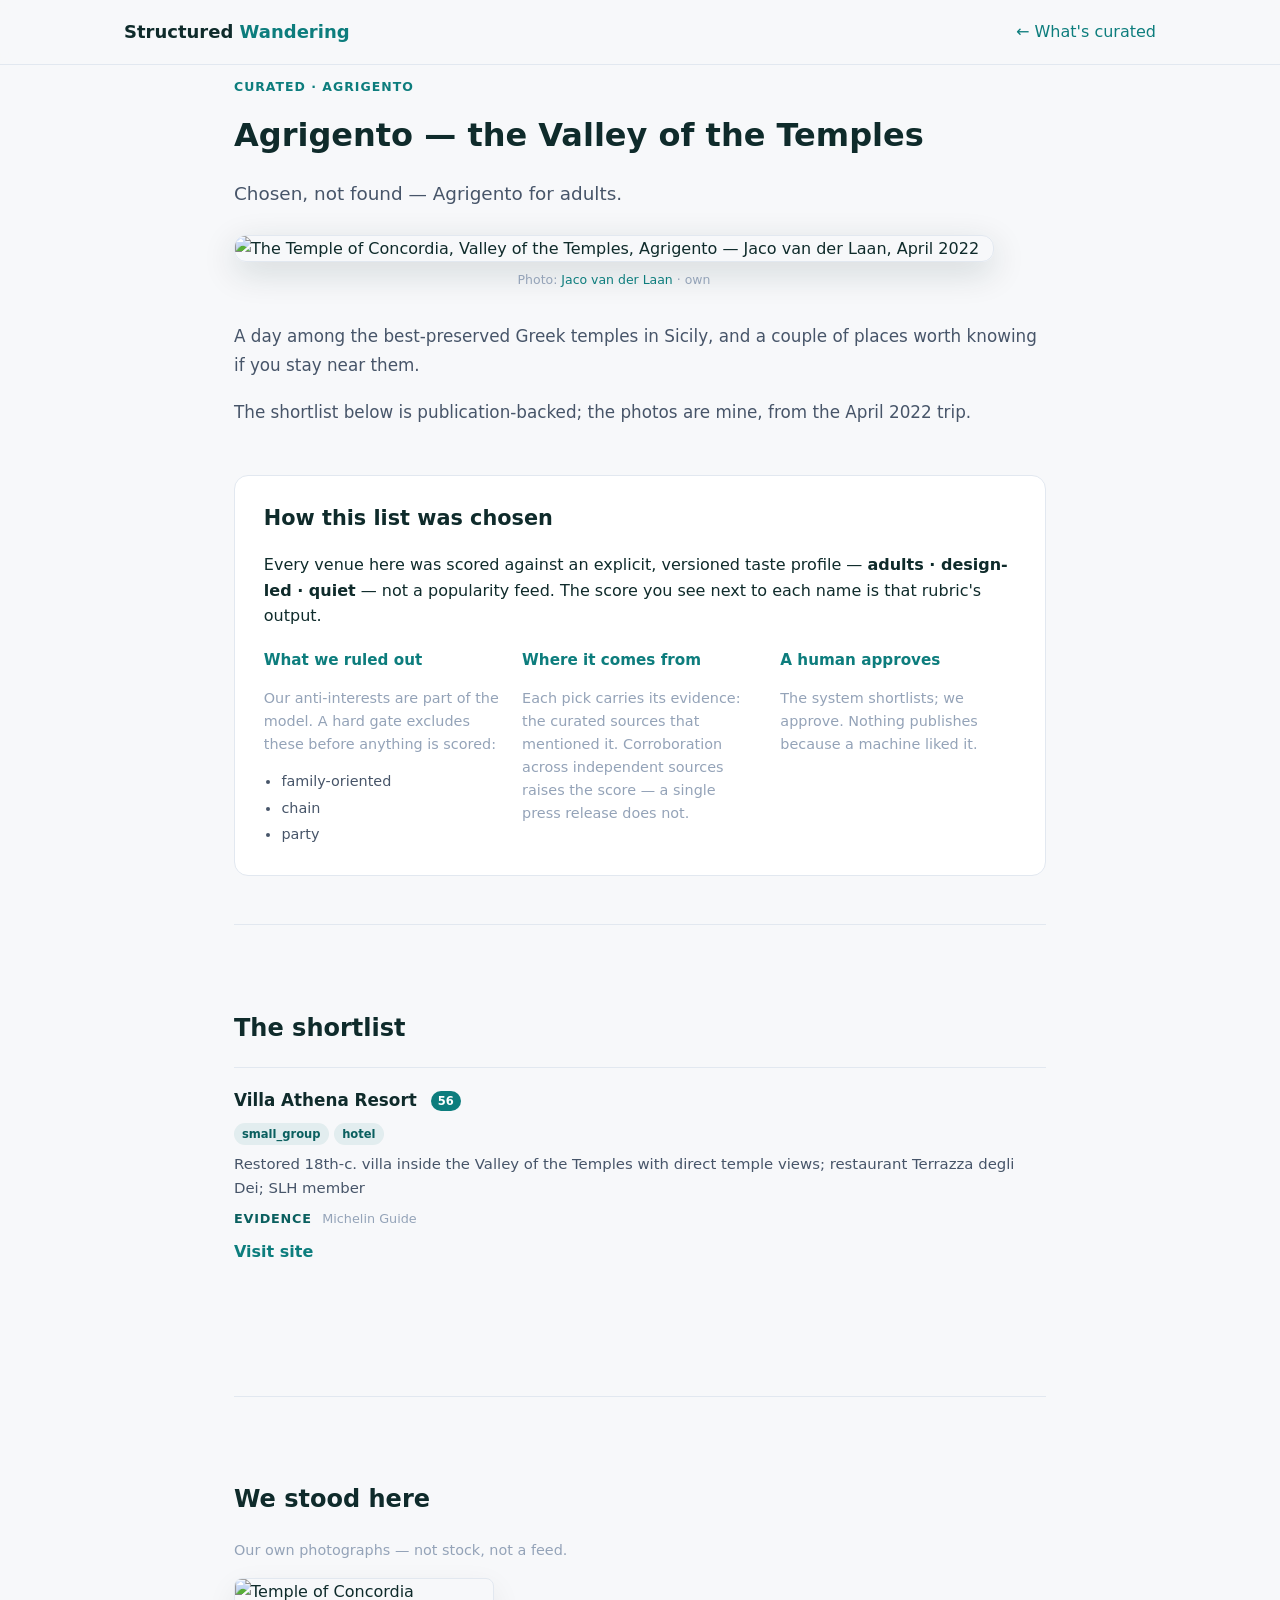
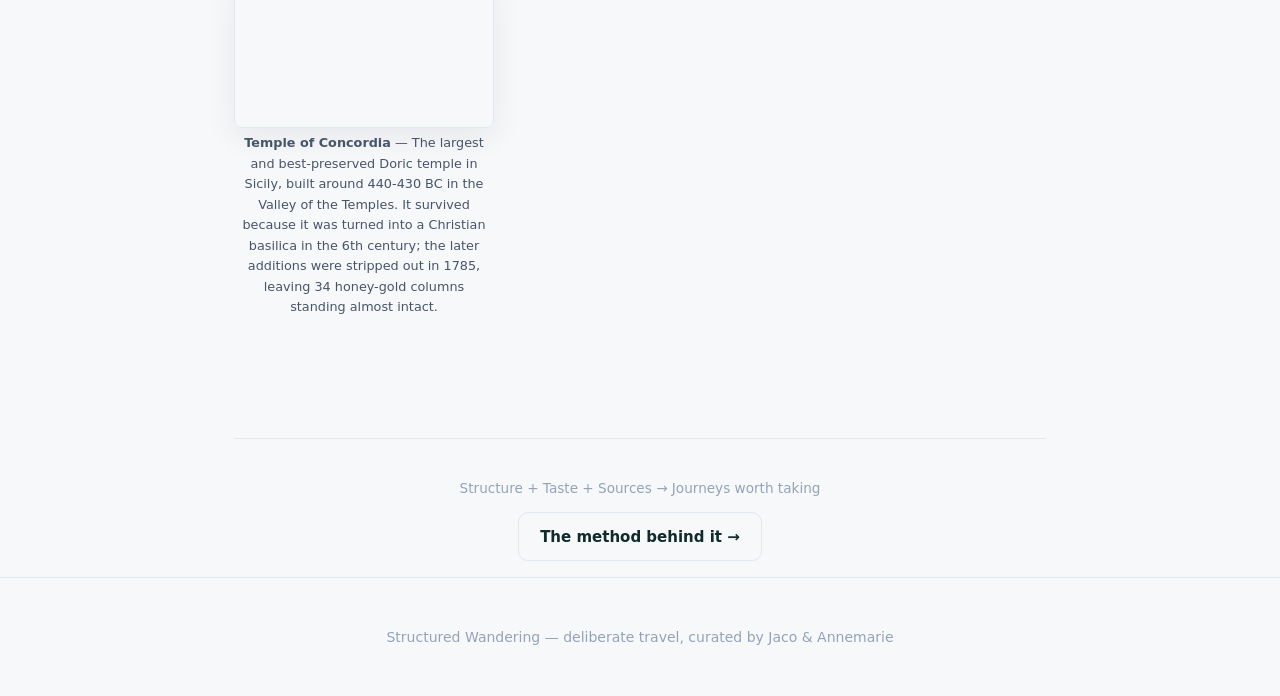
==== commit 97a14c7b: "Fix: curated.css .fit collided with site.css and broke the homepage site.css uses .fit for the homep" ====
--- a/agrigento/index.html
+++ b/agrigento/index.html
@@ -85,7 +85,7 @@
 <article class="venue">
   
   <div class="venue-body">
-    <h3>Villa Athena Resort <span class="fit" title="taste-rubric score">56</span></h3>
+    <h3>Villa Athena Resort <span class="taste-score" title="taste-rubric score">56</span></h3>
     <p class="flags"><span class="flag">small_group</span><span class="flag">hotel</span></p>
     <p class="notes">Restored 18th-c. villa inside the Valley of the Temples with direct temple views; restaurant Terrazza degli Dei; SLH member</p>
     <p class="evidence"><span class="evidence-label">Evidence</span> Michelin Guide</p>
--- a/assets/curated.css
+++ b/assets/curated.css
@@ -33,7 +33,9 @@
 .venue-img img { width: 150px; height: auto; border-radius: 8px; display: block; }
 .venue-body { flex: 1 1 auto; min-width: 0; }
 .venue-body h3 { margin: 0 0 .35rem; font-size: 1.05rem; }
-.fit { display: inline-block; margin-left: .5rem; padding: .05rem .45rem; border-radius: 999px;
+/* NB: do NOT name this .fit — site.css already uses .fit for the homepage
+   two-column comparison grid; reusing it there destroys that layout. */
+.taste-score { display: inline-block; margin-left: .5rem; padding: .05rem .45rem; border-radius: 999px;
   background: var(--accent); color: #fff; font-size: .72rem; font-weight: 700; vertical-align: middle; }
 .flags { margin: 0 0 .5rem; }
 .flag { display: inline-block; margin-right: .35rem; padding: .1rem .5rem; border-radius: 999px;
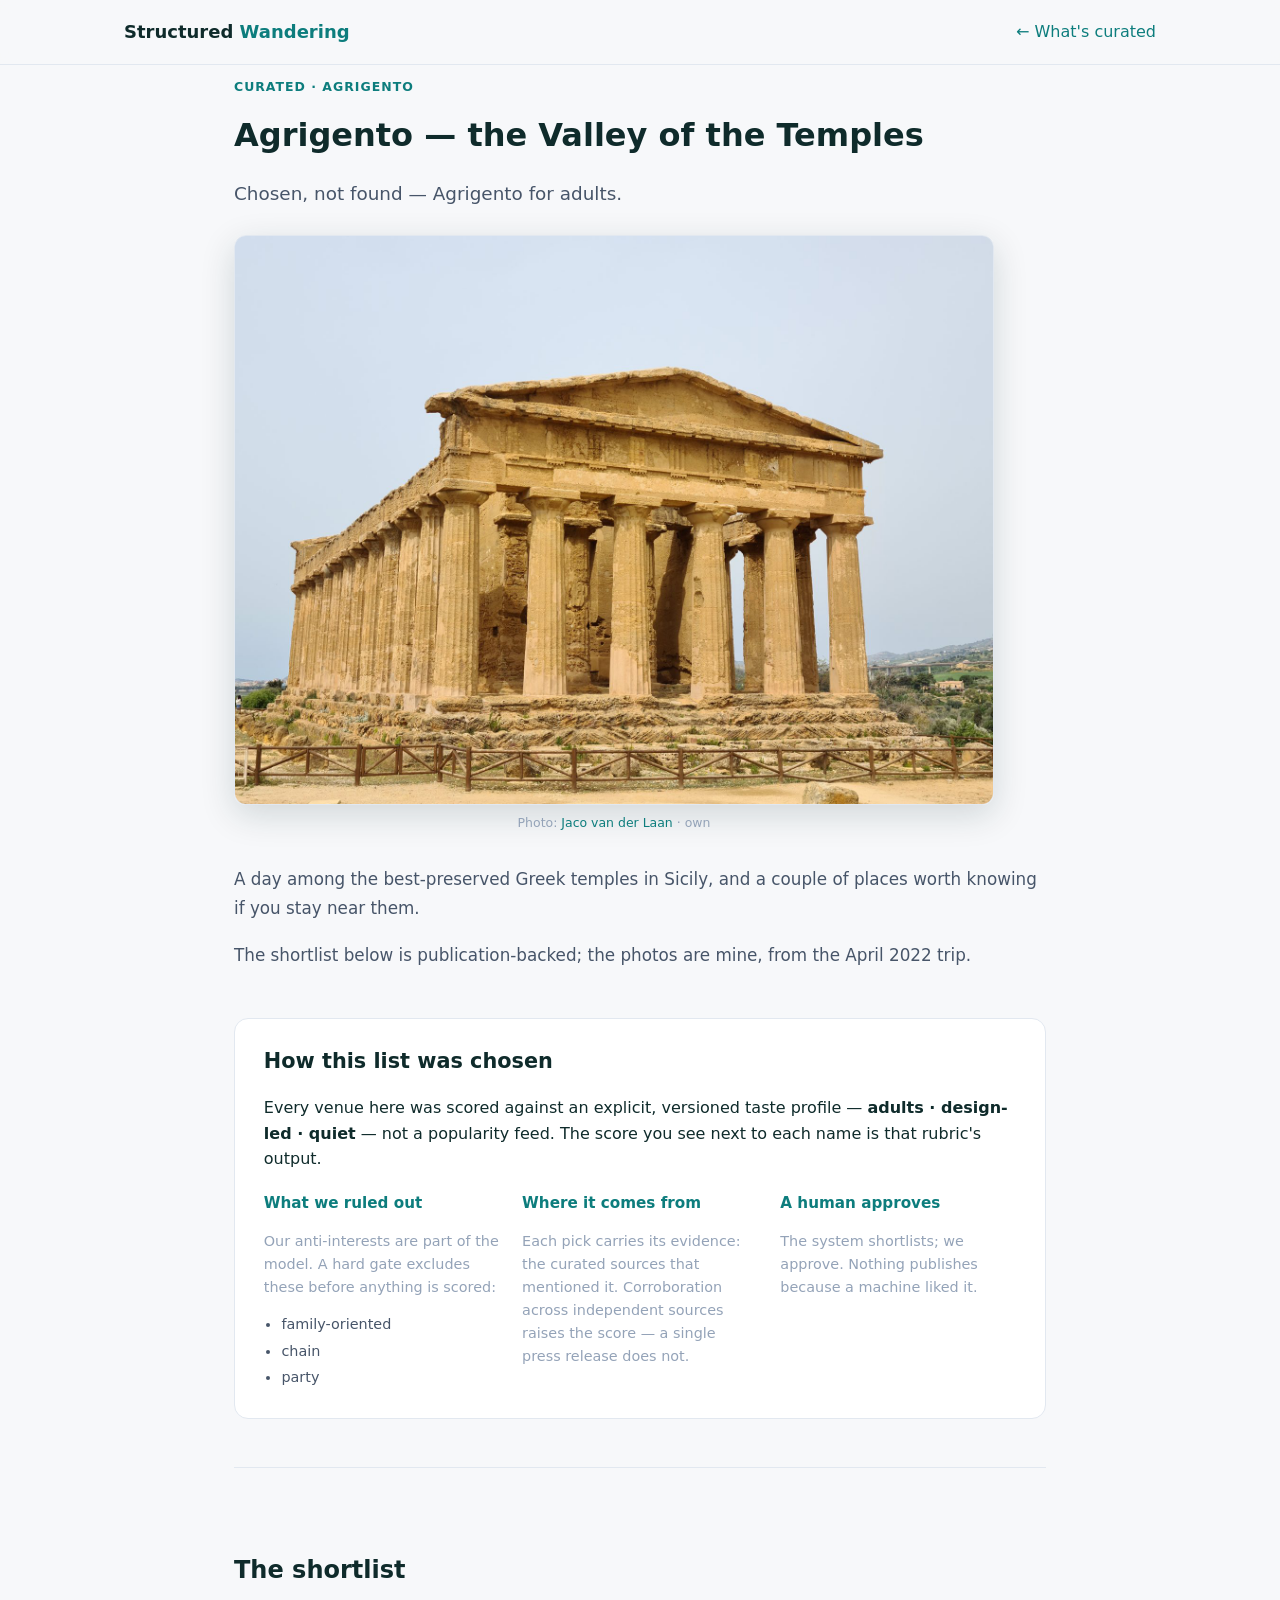
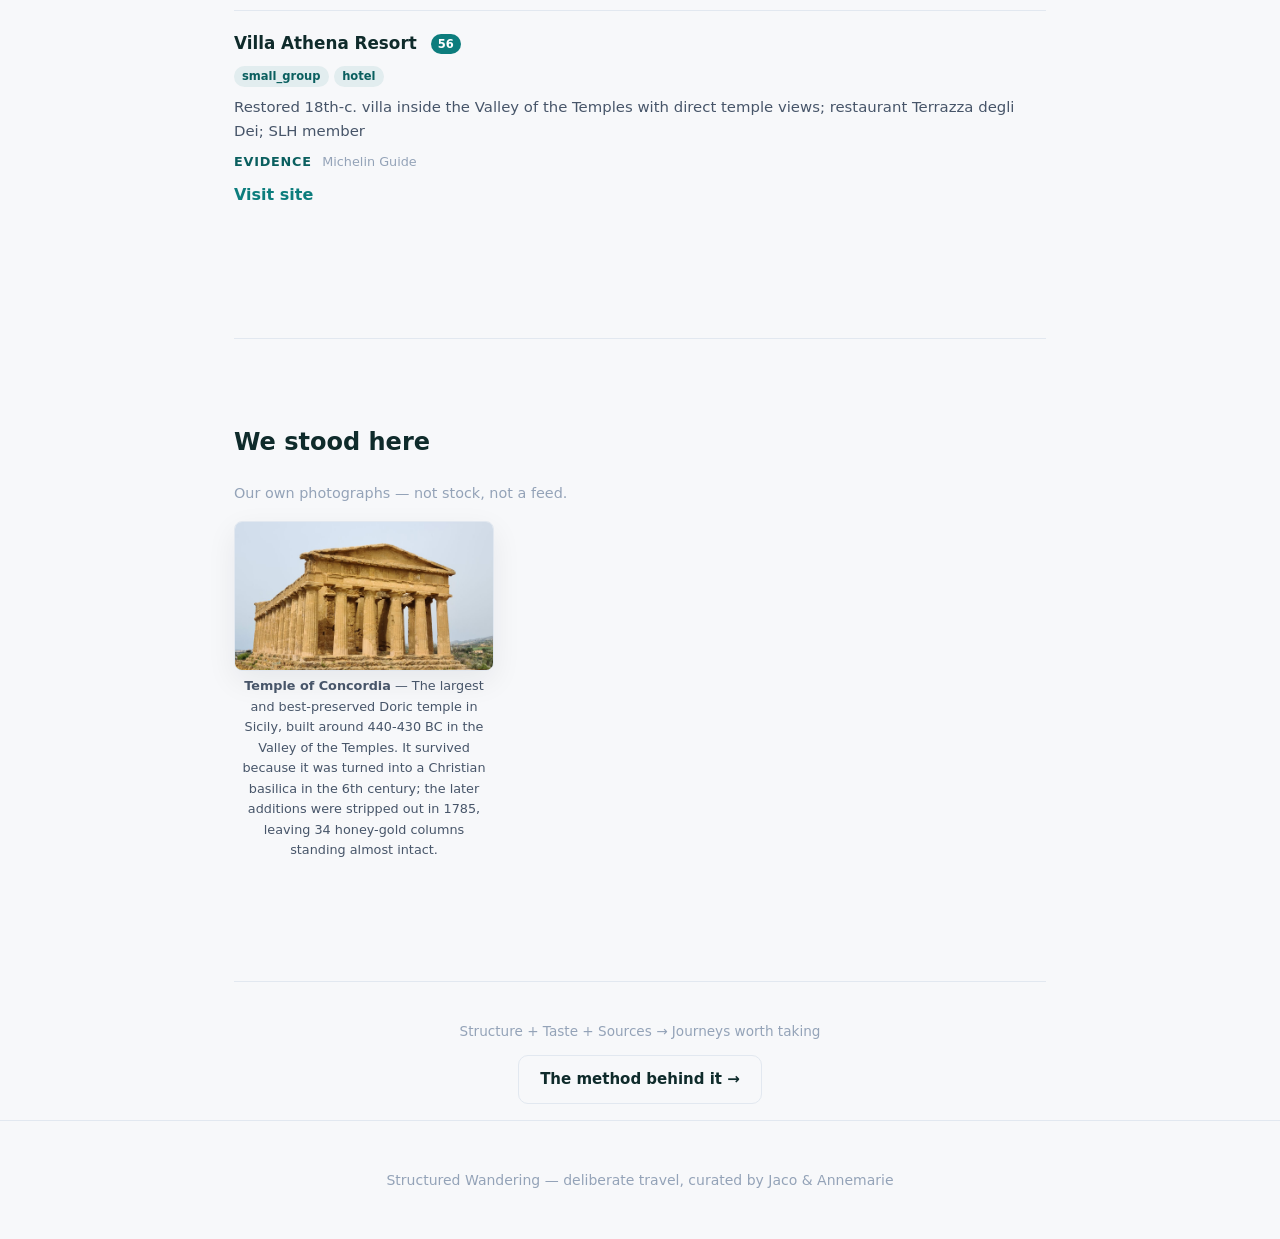
==== commit dc7cf5a4: "Fix: every photo on the curated pages was a dead link in production The brain references its images " ====
--- a/agrigento/index.html
+++ b/agrigento/index.html
@@ -12,7 +12,7 @@
 <meta property="og:type" content="article"/>
 <meta property="og:url" content="https://structuredwandering.com/agrigento/"/>
 <meta property="og:site_name" content="Structured Wandering"/>
-<meta property="og:image" content="/photos/agrigento-sicily-2022.jpg"/>
+<meta property="og:image" content="https://structuredwandering.com/photos/agrigento-sicily-2022.jpg"/>
 <meta name="twitter:card" content="summary_large_image"/>
 <link rel="icon" type="image/svg+xml" href="../assets/favicon.svg"/>
 <link rel="stylesheet" href="../assets/site.css"/>
@@ -43,7 +43,7 @@
     "name": "Structured Wandering",
     "url": "https://structuredwandering.com"
   },
-  "image": "/photos/agrigento-sicily-2022.jpg"
+  "image": "https://structuredwandering.com/photos/agrigento-sicily-2022.jpg"
 }
 </script>
 </head>
